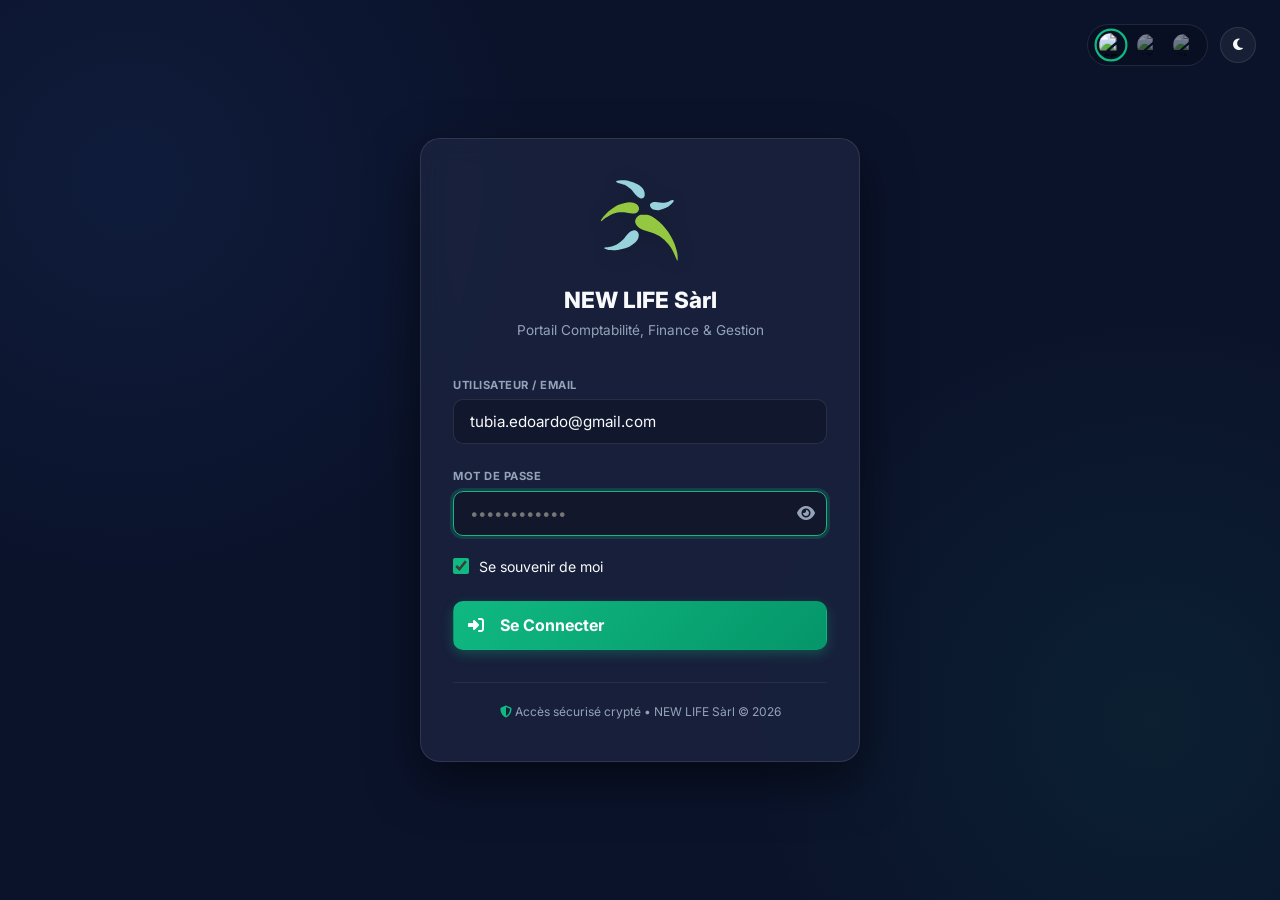
==== index.html @ 19339ae8 "mod 06" ====
<!DOCTYPE html>
<html lang="fr">
<head>
    <meta charset="UTF-8">
    <meta name="viewport" content="width=device-width, initial-scale=1.0">
    <meta http-equiv="Cache-Control" content="no-cache, no-store, must-revalidate">
    <meta http-equiv="Pragma" content="no-cache">
    <meta http-equiv="Expires" content="0">
    <title>La Société - NEW LIFE Sàrl</title>
    <!-- Google Fonts -->
    <link href="https://fonts.googleapis.com/css2?family=Inter:wght@300;400;500;600;700;800&display=swap" rel="stylesheet">
    <!-- FontAwesome Icons -->
    <link rel="stylesheet" href="https://cdnjs.cloudflare.com/ajax/libs/font-awesome/6.4.0/css/all.min.css">
    <!-- Chart.js -->
    <script src="https://cdn.jsdelivr.net/npm/chart.js"></script>
    <!-- Stylesheet -->
    <link rel="stylesheet" href="style.css?v=20261008">
    <!-- Auth Guard -->
    <script src="auth.js"></script>
</head>
<body>
    <div class="app-container">
        <!-- Sidebar Navigation -->
        <aside class="sidebar glass-panel">
            <div class="logo-container">
                <img src="uploads/Loghi/Loghi NL Claude/NewLife_figura.svg" alt="NEW LIFE" class="logo-img">
                <div class="logo-title">NEW LIFE Sàrl</div>
                <div class="logo-subtitle">Luxembourg</div>
            </div>

            <nav class="nav-menu">
                <div class="nav-section-title" data-i18n="nav_section_modules">MODULES</div>
                <a href="index.html" class="nav-item active">
                    <i class="fa-solid fa-building"></i>
                    <span data-i18n="nav_societe">La Société</span>
                </a>
                <a href="tableau_financier.html" class="nav-item">
                    <i class="fa-solid fa-chart-line"></i>
                    <span data-i18n="nav_tableau_financier">Tableau Financier</span>
                </a>
                <a href="banca.html" class="nav-item">
                    <i class="fa-solid fa-building-columns"></i>
                    <span data-i18n="nav_banca">Compte Courant</span>
                </a>
                <a href="contabilita.html" class="nav-item">
                    <i class="fa-solid fa-book-bookmark"></i>
                    <span data-i18n="nav_contabilita">Comptabilité PCN</span>
                </a>
                <a href="ammortamenti.html" class="nav-item">
                    <i class="fa-solid fa-calculator"></i>
                    <span data-i18n="nav_ammortamenti">Amortissements</span>
                </a>
                <a href="partecipazioni.html" class="nav-item">
                    <i class="fa-solid fa-shapes"></i>
                    <span data-i18n="nav_partecipazioni">Participations</span>
                </a>
                <a href="aml.html" class="nav-item">
                    <i class="fa-solid fa-shield-halved"></i>
                    <span data-i18n="nav_aml">Conformité AML (LBC-FT)</span>
                </a>
                <a href="documenti.html" class="nav-item">
                    <i class="fa-solid fa-folder-open"></i>
                    <span data-i18n="nav_documenti">Documents Société</span>
                </a>
                <a href="strumenti.html" class="nav-item">
                    <i class="fa-solid fa-toolbox"></i>
                    <span data-i18n="nav_strumenti">Outils & Passwords</span>
                </a>

                <div class="nav-section-title" data-i18n="nav_section_tools">GESTION</div>
                <button class="btn-sidebar-action" onclick="refreshAppGlobalData(this)">
                    <i class="fa-solid fa-rotate-right"></i>
                    <span data-i18n="nav_refresh_data">Actualiser</span>
                </button>
            </nav>

            <div class="sidebar-footer">
                <div class="update-badge">
                    <span data-i18n="last_update">Dernière mise à jour :</span>
                    <strong id="sidebar-updated-at">--/--/----</strong>
                </div>
            </div>
        </aside>

        <!-- Main Content Area -->
        <main class="main-content">
            <!-- Topbar -->
            <header class="topbar glass-panel">
                <div class="topbar-title-area">
                    <h1><i class="fa-solid fa-building text-emerald"></i> <span data-i18n="nav_societe">La Société</span></h1>
                    <p data-i18n="dash_welcome">Fiche permanente d'identité, gouvernance, mandats et conformité de NEW LIFE Sàrl.</p>
                </div>

                <div class="topbar-actions">
                    <!-- Language Selector -->
                    <div class="lang-selector">
                        <button class="lang-btn" data-lang="fr" title="Français">
                            <img src="https://flagcdn.com/w40/fr.png" alt="FR">
                        </button>
                        <button class="lang-btn" data-lang="it" title="Italiano">
                            <img src="https://flagcdn.com/w40/it.png" alt="IT">
                        </button>
                        <button class="lang-btn" data-lang="en" title="English">
                            <img src="https://flagcdn.com/w40/gb.png" alt="EN">
                        </button>
                    </div>

                    <!-- Theme Toggle Button -->
                    <button class="theme-toggle-btn" id="theme-toggle-btn" title="Changer de thème">
                        <i class="fa-solid fa-moon"></i>
                    </button>
                </div>
            </header>

            <!-- Quick Action Bar -->
            <div class="filter-bar glass-panel" style="display: flex; justify-content: space-between; align-items: center; flex-wrap: wrap; gap: 0.75rem;">
                <div style="display: flex; align-items: center; gap: 0.75rem; flex-wrap: wrap;">
                    <span class="badge" style="background: rgba(16, 185, 129, 0.15); color: var(--accent-emerald); font-weight: 700; padding: 0.45rem 0.85rem;">
                        <i class="fa-solid fa-circle-check"></i> R.C.S. Luxembourg B 225.643
                    </span>
                    <span class="badge" style="background: rgba(59, 130, 246, 0.15); color: var(--accent-blue); font-weight: 700; padding: 0.45rem 0.85rem;">
                        <i class="fa-solid fa-fingerprint"></i> Matricule 2018 2432 026
                    </span>
                    <span class="badge" style="background: rgba(245, 158, 11, 0.15); color: #f59e0b; font-weight: 700; padding: 0.45rem 0.85rem;">
                        <i class="fa-solid fa-receipt"></i> TVA 11773678
                    </span>
                    <span class="badge" style="background: rgba(16, 185, 129, 0.15); color: var(--accent-emerald); font-weight: 700; padding: 0.45rem 0.85rem;">
                        <i class="fa-solid fa-coins"></i> <span data-i18n="badge_share_capital">Cap. Soc. 31.000 € (i.v. e liberato)</span>
                    </span>
                    <span class="badge" style="background: rgba(168, 85, 247, 0.15); color: #c084fc; font-weight: 700; padding: 0.45rem 0.85rem;">
                        <i class="fa-solid fa-stamp"></i> <span data-i18n="badge_bilan_rcsl">Bilan RCSL 2025 Déposé</span>
                    </span>
                </div>

                <div style="display: flex; align-items: center; gap: 0.5rem; flex-wrap: wrap;">
                    <a href="tableau_financier.html" class="btn btn-primary btn-sm">
                        <i class="fa-solid fa-chart-line"></i>
                        <span data-i18n="nav_tableau_financier">Tableau Financier</span>
                    </a>
                    <a href="documenti.html" class="btn btn-secondary btn-sm">
                        <i class="fa-solid fa-folder-tree text-blue"></i>
                        <span data-i18n="nav_documenti">Documents Société</span>
                    </a>
                    <a href="aml.html" class="btn btn-secondary btn-sm">
                        <i class="fa-solid fa-shield-halved text-emerald"></i>
                        <span data-i18n="nav_aml">Conformité AML</span>
                    </a>
                </div>
            </div>

            <!-- Fiche Sociétaire Principale (Toujours ouverte) -->
            <div class="chart-card">
                <div class="chart-header" style="display: flex; justify-content: space-between; align-items: center; border-bottom: 1px solid var(--border-color); padding-bottom: 1rem; margin-bottom: 1.25rem; flex-wrap: wrap; gap: 0.75rem;">
                    <h2 class="chart-title" style="margin: 0; display: flex; align-items: center; gap: 0.6rem;">
                        <i class="fa-solid fa-building-columns text-emerald"></i>
                        <span data-i18n="corp_data_title">Fiche Sociétaire & Données Officielles</span>
                    </h2>
                    <div style="display: flex; align-items: center; gap: 0.5rem; flex-wrap: wrap;">
                        <button class="btn btn-primary btn-sm" onclick="openCorporateProfileModal()" title="Modifier les données sociétaires" style="display: inline-flex; align-items: center; gap: 0.45rem; font-weight: 700;">
                            <i class="fa-solid fa-pencil"></i> <span data-i18n="btn_edit_corp">Modifier la Fiche</span>
                        </button>
                        <button class="btn btn-secondary btn-sm" onclick="resetCorporateProfile()" title="Réinitialiser les valeurs par défaut" style="display: inline-flex; align-items: center; gap: 0.35rem;">
                            <i class="fa-solid fa-arrow-rotate-left"></i>
                        </button>
                    </div>
                </div>

                <!-- Dynamically populated via app.js (renderCorporateProfile) -->
                <div id="corporate-profile-card-content">
                    <!-- Populated dynamically via JS -->
                </div>
            </div>
        </main>
    </div>

    <!-- Modal d'Édition des Données Sociétaires -->
    <div class="modal-overlay" id="corporate-profile-modal">
        <div class="modal-container" style="max-width: 920px; max-height: 90vh; display: flex; flex-direction: column;">
            <div class="modal-header" style="display: flex; justify-content: space-between; align-items: center; border-bottom: 1px solid var(--border-color); padding: 1.25rem 1.5rem;">
                <h3 class="modal-title" style="margin: 0; font-size: 1.15rem; font-weight: 700; display: flex; align-items: center; gap: 0.6rem;">
                    <i class="fa-solid fa-pencil text-emerald"></i>
                    <span data-i18n="modal_corp_title">Modifier les Données Sociétaires & Légales</span>
                </h3>
                <button class="modal-close-btn" onclick="closeCorporateProfileModal()">&times;</button>
            </div>

            <div class="modal-body" style="padding: 1.5rem; overflow-y: auto; flex: 1;">
                <p style="font-size: 0.85rem; color: var(--text-muted); margin-bottom: 1.25rem;" data-i18n="modal_corp_subtitle">
                    Mettez à jour les informations permanentes de <strong>NEW LIFE Sàrl</strong>. Les modifications sont enregistrées localement et appliquées immédiatement.
                </p>

                <!-- Section 1 : Identité & Immatriculation -->
                <div style="background: rgba(255,255,255,0.02); border: 1px solid var(--border-color); border-radius: 10px; padding: 1rem; margin-bottom: 1.25rem;">
                    <h4 style="font-size: 0.95rem; font-weight: 700; color: var(--accent-emerald); margin-bottom: 0.85rem; display: flex; align-items: center; gap: 0.5rem;">
                        <i class="fa-solid fa-id-card"></i> <span data-i18n="corp_identity_title">1. Identité & Immatriculation Légale</span>
                    </h4>
                    <div style="display: grid; grid-template-columns: repeat(auto-fit, minmax(240px, 1fr)); gap: 0.85rem;">
                        <div>
                            <label style="font-size: 0.75rem; color: var(--text-muted); display: block; margin-bottom: 0.25rem;" data-i18n="corp_lbl_denomination">Dénomination Sociale</label>
                            <input type="text" id="edit-corp-company-name" class="filter-input" style="width: 100%;">
                        </div>
                        <div>
                            <label style="font-size: 0.75rem; color: var(--text-muted); display: block; margin-bottom: 0.25rem;" data-i18n="corp_lbl_legal_form">Forme Juridique</label>
                            <input type="text" id="edit-corp-legal-form" class="filter-input" style="width: 100%;">
                        </div>
                        <div>
                            <label style="font-size: 0.75rem; color: var(--text-muted); display: block; margin-bottom: 0.25rem;" data-i18n="corp_lbl_capital">Capitale Sociale</label>
                            <input type="text" id="edit-corp-share-capital" class="filter-input" style="width: 100%;">
                        </div>
                        <div>
                            <label style="font-size: 0.75rem; color: var(--text-muted); display: block; margin-bottom: 0.25rem;" data-i18n="corp_lbl_rcs">N° R.C.S. Luxembourg</label>
                            <input type="text" id="edit-corp-rcs" class="filter-input" style="width: 100%;">
                        </div>
                        <div>
                            <label style="font-size: 0.75rem; color: var(--text-muted); display: block; margin-bottom: 0.25rem;" data-i18n="corp_lbl_matricule">N° Matricule National</label>
                            <input type="text" id="edit-corp-matricule" class="filter-input" style="width: 100%;">
                        </div>
                        <div>
                            <label style="font-size: 0.75rem; color: var(--text-muted); display: block; margin-bottom: 0.25rem;" data-i18n="corp_lbl_tva">N° TVA Lussemburghese</label>
                            <input type="text" id="edit-corp-tva" class="filter-input" style="width: 100%;">
                        </div>
                        <div>
                            <label style="font-size: 0.75rem; color: var(--text-muted); display: block; margin-bottom: 0.25rem;" data-i18n="corp_lbl_constitution">Date de Constitution</label>
                            <input type="text" id="edit-corp-inc-date" class="filter-input" style="width: 100%;">
                        </div>
                        <div>
                            <label style="font-size: 0.75rem; color: var(--text-muted); display: block; margin-bottom: 0.25rem;" data-i18n="corp_lbl_office">Siège Social</label>
                            <input type="text" id="edit-corp-office" class="filter-input" style="width: 100%;">
                        </div>
                        <div>
                            <label style="font-size: 0.75rem; color: var(--text-muted); display: block; margin-bottom: 0.25rem;" data-i18n="corp_lbl_nationality">Nationalité & Juridiction</label>
                            <input type="text" id="edit-corp-nationality" class="filter-input" style="width: 100%;">
                        </div>
                    </div>
                </div>

                <!-- Section 2 : Gouvernance & Actionnariat (RBE) -->
                <div style="background: rgba(255,255,255,0.02); border: 1px solid var(--border-color); border-radius: 10px; padding: 1rem; margin-bottom: 1.25rem;">
                    <h4 style="font-size: 0.95rem; font-weight: 700; color: var(--accent-blue); margin-bottom: 0.85rem; display: flex; align-items: center; gap: 0.5rem;">
                        <i class="fa-solid fa-user-tie"></i> <span data-i18n="corp_gov_title">2. Gouvernance & Bénéficiaires Effectifs (RBE)</span>
                    </h4>
                    <div style="display: grid; grid-template-columns: repeat(auto-fit, minmax(240px, 1fr)); gap: 0.85rem;">
                        <div>
                            <label style="font-size: 0.75rem; color: var(--text-muted); display: block; margin-bottom: 0.25rem;" data-i18n="corp_lbl_gerant">Gérant / Dirigeant</label>
                            <input type="text" id="edit-corp-gerant" class="filter-input" style="width: 100%;">
                        </div>
                        <div>
                            <label style="font-size: 0.75rem; color: var(--text-muted); display: block; margin-bottom: 0.25rem;" data-i18n="corp_lbl_powers">Pouvoirs de Signature</label>
                            <input type="text" id="edit-corp-powers" class="filter-input" style="width: 100%;">
                        </div>
                        <div>
                            <label style="font-size: 0.75rem; color: var(--text-muted); display: block; margin-bottom: 0.25rem;" data-i18n="corp_lbl_ubo_name">Nom Bénéficiaire Effectif (UBO)</label>
                            <input type="text" id="edit-corp-ubo-name" class="filter-input" style="width: 100%;">
                        </div>
                        <div>
                            <label style="font-size: 0.75rem; color: var(--text-muted); display: block; margin-bottom: 0.25rem;" data-i18n="corp_lbl_ubo_pct">% Détention Capital / Droits de Vote</label>
                            <input type="number" id="edit-corp-ubo-pct" class="filter-input" style="width: 100%;" min="0" max="100">
                        </div>
                        <div>
                            <label style="font-size: 0.75rem; color: var(--text-muted); display: block; margin-bottom: 0.25rem;" data-i18n="corp_lbl_ubo_nat">Nationalité & Résidence UBO</label>
                            <input type="text" id="edit-corp-ubo-nat" class="filter-input" style="width: 100%;">
                        </div>
                        <div>
                            <label style="font-size: 0.75rem; color: var(--text-muted); display: block; margin-bottom: 0.25rem;" data-i18n="corp_lbl_rbe_status">Statut Déclaration RBE</label>
                            <input type="text" id="edit-corp-rbe-status" class="filter-input" style="width: 100%;">
                        </div>
                        <div>
                            <label style="font-size: 0.75rem; color: var(--text-muted); display: block; margin-bottom: 0.25rem;" data-i18n="corp_lbl_pep_status">Statut PEP</label>
                            <input type="text" id="edit-corp-pep-status" class="filter-input" style="width: 100%;">
                        </div>
                    </div>
                </div>

                <!-- Section 3 : Objet Social & Activité -->
                <div style="background: rgba(255,255,255,0.02); border: 1px solid var(--border-color); border-radius: 10px; padding: 1rem; margin-bottom: 1.25rem;">
                    <h4 style="font-size: 0.95rem; font-weight: 700; color: var(--accent-amber); margin-bottom: 0.85rem; display: flex; align-items: center; gap: 0.5rem;">
                        <i class="fa-solid fa-briefcase"></i> <span data-i18n="corp_activity_title">3. Objet Social & Activité Économique</span>
                    </h4>
                    <div style="display: grid; grid-template-columns: repeat(auto-fit, minmax(240px, 1fr)); gap: 0.85rem;">
                        <div>
                            <label style="font-size: 0.75rem; color: var(--text-muted); display: block; margin-bottom: 0.25rem;" data-i18n="corp_lbl_activity">Activité Principale</label>
                            <input type="text" id="edit-corp-activity" class="filter-input" style="width: 100%;">
                        </div>
                        <div>
                            <label style="font-size: 0.75rem; color: var(--text-muted); display: block; margin-bottom: 0.25rem;" data-i18n="corp_lbl_nace">Code NACE / Branche</label>
                            <input type="text" id="edit-corp-nace" class="filter-input" style="width: 100%;">
                        </div>
                        <div>
                            <label style="font-size: 0.75rem; color: var(--text-muted); display: block; margin-bottom: 0.25rem;" data-i18n="corp_lbl_mandates">Mandats d'Administrateur Actifs</label>
                            <input type="text" id="edit-corp-mandates" class="filter-input" style="width: 100%;">
                        </div>
                        <div>
                            <label style="font-size: 0.75rem; color: var(--text-muted); display: block; margin-bottom: 0.25rem;" data-i18n="corp_lbl_currency">Devise Fonctionnelle</label>
                            <input type="text" id="edit-corp-currency" class="filter-input" style="width: 100%;">
                        </div>
                        <div>
                            <label style="font-size: 0.75rem; color: var(--text-muted); display: block; margin-bottom: 0.25rem;" data-i18n="corp_lbl_fiscal_period">Période de l'Exercice Fiscal</label>
                            <input type="text" id="edit-corp-fiscal-period" class="filter-input" style="width: 100%;">
                        </div>
                        <div>
                            <label style="font-size: 0.75rem; color: var(--text-muted); display: block; margin-bottom: 0.25rem;" data-i18n="corp_lbl_services">Nature des Prestations</label>
                            <input type="text" id="edit-corp-services" class="filter-input" style="width: 100%;">
                        </div>
                    </div>
                </div>

                <!-- Section 4 : Conformité, Fiscalité & Banque -->
                <div style="background: rgba(255,255,255,0.02); border: 1px solid var(--border-color); border-radius: 10px; padding: 1rem;">
                    <h4 style="font-size: 0.95rem; font-weight: 700; color: #a855f7; margin-bottom: 0.85rem; display: flex; align-items: center; gap: 0.5rem;">
                        <i class="fa-solid fa-scale-balanced"></i> <span data-i18n="corp_compliance_title">4. Conformité, Fiscalité & Banque</span>
                    </h4>
                    <div style="display: grid; grid-template-columns: repeat(auto-fit, minmax(240px, 1fr)); gap: 0.85rem;">
                        <div>
                            <label style="font-size: 0.75rem; color: var(--text-muted); display: block; margin-bottom: 0.25rem;" data-i18n="corp_lbl_aml_auth">Autorité de Surveillance AML</label>
                            <input type="text" id="edit-corp-aml-authority" class="filter-input" style="width: 100%;">
                        </div>
                        <div>
                            <label style="font-size: 0.75rem; color: var(--text-muted); display: block; margin-bottom: 0.25rem;" data-i18n="corp_lbl_framework">Cadre Réglementaire</label>
                            <input type="text" id="edit-corp-legal-framework" class="filter-input" style="width: 100%;">
                        </div>
                        <div>
                            <label style="font-size: 0.75rem; color: var(--text-muted); display: block; margin-bottom: 0.25rem;" data-i18n="corp_lbl_last_bilan">Dernier Bilan RCSL Déposé</label>
                            <input type="text" id="edit-corp-last-bilan" class="filter-input" style="width: 100%;">
                        </div>
                        <div>
                            <label style="font-size: 0.75rem; color: var(--text-muted); display: block; margin-bottom: 0.25rem;" data-i18n="corp_lbl_bank">Établissement Bancaire Principal</label>
                            <input type="text" id="edit-corp-primary-bank" class="filter-input" style="width: 100%;">
                        </div>
                        <div>
                            <label style="font-size: 0.75rem; color: var(--text-muted); display: block; margin-bottom: 0.25rem;" data-i18n="corp_lbl_accounting_std">Plan Comptable (Norme)</label>
                            <input type="text" id="edit-corp-accounting-std" class="filter-input" style="width: 100%;">
                        </div>
                        <div>
                            <label style="font-size: 0.75rem; color: var(--text-muted); display: block; margin-bottom: 0.25rem;" data-i18n="corp_lbl_cssf">Régime de Surveillance CSSF</label>
                            <input type="text" id="edit-corp-cssf-supervision" class="filter-input" style="width: 100%;">
                        </div>
                    </div>
                </div>

            </div>

            <div class="modal-footer" style="display: flex; justify-content: space-between; align-items: center; border-top: 1px solid var(--border-color); padding: 1rem 1.5rem;">
                <button class="btn btn-secondary" onclick="closeCorporateProfileModal()" data-i18n="btn_cancel">Annuler</button>
                <button class="btn btn-primary" onclick="saveCorporateProfileFromModal()" style="display: inline-flex; align-items: center; gap: 0.5rem;">
                    <i class="fa-solid fa-floppy-disk"></i> <span data-i18n="btn_save">Enregistrer les Modifications</span>
                </button>
            </div>
        </div>
    </div>

    <!-- Data & Application Logic Scripts -->
    <script src="data.js?v=1791872444"></script>
    <script src="ammortamenti_data.js?v=1791872444"></script>
    <script src="i18n.js"></script>
    <script src="app.js"></script>
</body>
</html>
---- style.css ----
:root {
    --bg-dark: #0b132b;
    --bg-dark-card: #1c2541;
    --bg-panel: rgba(28, 37, 65, 0.75);
    --text-main: #f8fafc;
    --text-muted: #94a3b8;
    --accent-emerald: #10b981;
    --accent-emerald-hover: #059669;
    --accent-blue: #3b82f6;
    --accent-blue-hover: #2563eb;
    --accent-amber: #f59e0b;
    --accent-rose: #f43f5e;
    --accent-cyan: #06b6d4;
    --border-color: rgba(255, 255, 255, 0.1);
    --border-subtle: rgba(255, 255, 255, 0.06);
    --glass-shadow: 0 10px 30px 0 rgba(0, 0, 0, 0.45);
    --sidebar-width: 290px;
}

/* Light Theme Variables */
body.theme-light {
    --bg-dark: #f1f5f9;
    --bg-dark-card: #ffffff;
    --bg-panel: rgba(255, 255, 255, 0.85);
    --text-main: #0f172a;
    --text-muted: #64748b;
    --border-color: #cbd5e1;
    --border-subtle: #e2e8f0;
    --glass-shadow: 0 10px 25px rgba(0, 0, 0, 0.06);
}

* {
    margin: 0;
    padding: 0;
    box-sizing: border-box;
    font-family: 'Inter', -apple-system, BlinkMacSystemFont, "Segoe UI", Roboto, sans-serif;
}

body {
    background-color: var(--bg-dark);
    color: var(--text-main);
    background-image: 
        radial-gradient(circle at 10% 20%, rgba(59, 130, 246, 0.08), transparent 30%),
        radial-gradient(circle at 90% 80%, rgba(16, 185, 129, 0.08), transparent 30%);
    background-attachment: fixed;
    min-height: 100vh;
    font-size: 14px;
    line-height: 1.5;
}

/* Utilities */
.text-emerald { color: var(--accent-emerald) !important; }
.text-blue { color: var(--accent-blue) !important; }
.text-amber { color: var(--accent-amber) !important; }
.text-rose { color: var(--accent-rose) !important; }
.text-cyan { color: var(--accent-cyan) !important; }
.text-muted { color: var(--text-muted) !important; }
.text-bold { font-weight: 700; }
.text-right { text-align: right; white-space: nowrap; }
.text-center { text-align: center; }

.glass-panel {
    background: var(--bg-panel);
    backdrop-filter: blur(14px);
    -webkit-backdrop-filter: blur(14px);
    border: 1px solid var(--border-color);
    border-radius: 14px;
    box-shadow: var(--glass-shadow);
}

.app-container {
    display: flex;
    min-height: 100vh;
}

/* Sidebar */
.sidebar {
    width: var(--sidebar-width);
    padding: 1.5rem 1.25rem;
    display: flex;
    flex-direction: column;
    margin: 1rem;
    height: calc(100vh - 2rem);
    position: sticky;
    top: 1rem;
    overflow-y: auto;
    z-index: 50;
    transition: all 0.3s ease;
}

.logo-container {
    display: flex;
    flex-direction: column;
    align-items: center;
    padding-bottom: 1.25rem;
    margin-bottom: 1.25rem;
    border-bottom: 1px solid var(--border-color);
    text-align: center;
}

.logo-badge {
    display: inline-flex;
    align-items: center;
    justify-content: center;
    width: 48px;
    height: 48px;
    border-radius: 12px;
    background: linear-gradient(135deg, #10b981, #0ea5e9);
    color: white;
    font-size: 1.5rem;
    font-weight: 800;
    margin-bottom: 0.5rem;
    box-shadow: 0 4px 15px rgba(16, 185, 129, 0.3);
}

.logo-img {
    max-width: 60px;
    max-height: 60px;
    height: auto;
    margin-bottom: 0.5rem;
    object-fit: contain;
    filter: drop-shadow(0 4px 10px rgba(0, 0, 0, 0.15));
    transition: transform 0.25s ease;
}

.logo-img:hover {
    transform: scale(1.05);
}

.logo-title {
    font-size: 1.2rem;
    font-weight: 800;
    letter-spacing: 0.5px;
    color: var(--text-main);
}

.logo-subtitle {
    font-size: 0.75rem;
    color: var(--text-muted);
    font-weight: 500;
}

.nav-menu {
    flex: 1;
    display: flex;
    flex-direction: column;
    gap: 0.4rem;
}

.nav-section-title {
    font-size: 0.7rem;
    text-transform: uppercase;
    letter-spacing: 1px;
    color: var(--text-muted);
    margin: 0.75rem 0 0.25rem 0.5rem;
    font-weight: 700;
}

.nav-item {
    display: flex;
    align-items: center;
    gap: 0.85rem;
    padding: 0.75rem 1rem;
    color: var(--text-muted);
    text-decoration: none;
    border-radius: 10px;
    font-weight: 600;
    font-size: 0.9rem;
    transition: all 0.2s ease;
    border: 1px solid transparent;
    flex: 1;
}

.nav-item-container {
    display: flex;
    align-items: center;
    position: relative;
    width: 100%;
    margin-bottom: 0.25rem;
}

.nav-eye-toggle-btn {
    background: none;
    border: none;
    cursor: pointer;
    padding: 0.4rem 0.6rem;
    border-radius: 8px;
    font-size: 1rem;
    transition: all 0.2s ease;
    margin-left: 0.35rem;
    display: inline-flex;
    align-items: center;
    justify-content: center;
    flex-shrink: 0;
}

.nav-eye-toggle-btn:hover {
    background: rgba(255, 255, 255, 0.12);
    transform: scale(1.15);
}

.nav-eye-active {
    color: var(--accent-emerald) !important;
}

.nav-eye-hidden {
    color: var(--accent-rose) !important;
}

.nav-item.nav-item-disabled {
    opacity: 0.55;
    border-color: rgba(244, 63, 94, 0.3);
}

.nav-item:hover {
    color: var(--text-main);
    background: rgba(255, 255, 255, 0.05);
    border-color: var(--border-subtle);
}

.nav-item.active {
    color: #ffffff;
    background: linear-gradient(135deg, rgba(16, 185, 129, 0.25), rgba(59, 130, 246, 0.2));
    border-color: rgba(16, 185, 129, 0.4);
    box-shadow: 0 4px 12px rgba(16, 185, 129, 0.15);
}

body.theme-light .nav-item.active {
    color: #065f46;
    background: #e6fcf5;
    border-color: #10b981;
}

.nav-item i {
    font-size: 1.1rem;
    width: 22px;
    text-align: center;
}

.sidebar-footer {
    padding-top: 1rem;
    border-top: 1px solid var(--border-color);
    margin-top: auto;
    font-size: 0.8rem;
}

.update-badge {
    background: rgba(255, 255, 255, 0.04);
    border: 1px solid var(--border-color);
    padding: 0.6rem 0.8rem;
    border-radius: 8px;
    margin-bottom: 0.75rem;
    display: flex;
    flex-direction: column;
    gap: 0.2rem;
}

.update-badge strong {
    font-family: 'JetBrains Mono', 'Segoe UI Mono', monospace;
    font-size: 0.82rem;
    color: var(--text-main);
    transition: all 0.3s ease;
}

.update-badge strong.updated-flash {
    color: var(--accent-emerald) !important;
    text-shadow: 0 0 10px rgba(16, 185, 129, 0.6);
    transform: scale(1.02);
}

.btn-sidebar-action {
    width: 100%;
    padding: 0.6rem;
    border-radius: 8px;
    border: 1px solid var(--border-color);
    background: rgba(255, 255, 255, 0.05);
    color: var(--text-main);
    font-weight: 600;
    cursor: pointer;
    display: flex;
    align-items: center;
    justify-content: center;
    gap: 0.5rem;
    transition: all 0.2s;
}

.btn-sidebar-action:hover {
    background: rgba(16, 185, 129, 0.15);
    border-color: var(--accent-emerald);
    color: var(--accent-emerald);
}

/* Main Content */
.main-content {
    flex: 1;
    padding: 1rem 1.5rem 2rem 0.5rem;
    overflow-x: hidden;
    max-width: calc(100vw - var(--sidebar-width) - 2rem);
}

/* Topbar */
.topbar {
    display: flex;
    justify-content: space-between;
    align-items: center;
    padding: 1rem 1.5rem;
    margin-bottom: 1.5rem;
    border-radius: 14px;
}

.topbar-title-area h1 {
    font-size: 1.45rem;
    font-weight: 800;
    color: var(--text-main);
    display: flex;
    align-items: center;
    gap: 0.65rem;
}

.topbar-title-area p {
    font-size: 0.85rem;
    color: var(--text-muted);
}

.topbar-actions {
    display: flex;
    align-items: center;
    gap: 1rem;
}

/* Lang Switcher */
.lang-selector {
    display: flex;
    align-items: center;
    gap: 0.4rem;
    background: rgba(0, 0, 0, 0.2);
    padding: 0.3rem 0.5rem;
    border-radius: 30px;
    border: 1px solid var(--border-color);
}

body.theme-light .lang-selector {
    background: #e2e8f0;
}

.lang-btn {
    background: none;
    border: 2px solid transparent;
    cursor: pointer;
    padding: 2px;
    border-radius: 50%;
    display: flex;
    align-items: center;
    justify-content: center;
    opacity: 0.5;
    transition: all 0.2s;
}

.lang-btn.active {
    opacity: 1;
    border-color: var(--accent-emerald);
    transform: scale(1.1);
}

.lang-btn img {
    width: 22px;
    height: 22px;
    border-radius: 50%;
    object-fit: cover;
}

.theme-toggle-btn {
    background: rgba(255, 255, 255, 0.05);
    border: 1px solid var(--border-color);
    color: var(--text-main);
    width: 36px;
    height: 36px;
    border-radius: 50%;
    display: flex;
    align-items: center;
    justify-content: center;
    cursor: pointer;
    transition: all 0.2s;
}

.theme-toggle-btn:hover {
    background: rgba(255, 255, 255, 0.1);
    color: var(--accent-amber);
}

/* KPI Cards Grid */
.kpi-grid {
    display: grid;
    grid-template-columns: repeat(auto-fit, minmax(240px, 1fr));
    gap: 1.25rem;
    margin-bottom: 1.5rem;
}

.kpi-card {
    background: var(--bg-dark-card);
    border: 1px solid var(--border-color);
    border-radius: 14px;
    padding: 1.25rem;
    position: relative;
    overflow: hidden;
    transition: transform 0.2s, border-color 0.2s, box-shadow 0.2s;
}

.kpi-card:hover {
    transform: translateY(-3px);
    border-color: rgba(16, 185, 129, 0.4);
    box-shadow: 0 8px 24px rgba(0, 0, 0, 0.3);
}

.kpi-header {
    display: flex;
    justify-content: space-between;
    align-items: center;
    margin-bottom: 0.75rem;
}

.kpi-title {
    font-size: 0.8rem;
    font-weight: 700;
    text-transform: uppercase;
    letter-spacing: 0.5px;
    color: var(--text-muted);
}

.kpi-icon {
    width: 38px;
    height: 38px;
    border-radius: 10px;
    display: flex;
    align-items: center;
    justify-content: center;
    font-size: 1.1rem;
}

.kpi-icon.emerald { background: rgba(16, 185, 129, 0.15); color: var(--accent-emerald); }
.kpi-icon.blue { background: rgba(59, 130, 246, 0.15); color: var(--accent-blue); }
.kpi-icon.amber { background: rgba(245, 158, 11, 0.15); color: var(--accent-amber); }
.kpi-icon.rose { background: rgba(244, 63, 94, 0.15); color: var(--accent-rose); }
.kpi-icon.cyan { background: rgba(6, 182, 212, 0.15); color: var(--accent-cyan); }

.kpi-value {
    font-size: 1.65rem;
    font-weight: 800;
    color: var(--text-main);
    letter-spacing: -0.5px;
    margin-bottom: 0.25rem;
}

.kpi-sub {
    font-size: 0.75rem;
    color: var(--text-muted);
    display: flex;
    align-items: center;
    gap: 0.35rem;
}

/* Filters and Controls */
.filter-bar {
    display: flex;
    flex-wrap: wrap;
    align-items: center;
    justify-content: space-between;
    gap: 1rem;
    padding: 1rem 1.25rem;
    margin-bottom: 1.5rem;
    border-radius: 12px;
}

.filter-group {
    display: flex;
    flex-wrap: wrap;
    align-items: center;
    gap: 0.75rem;
}

.filter-input, .filter-select {
    background: rgba(0, 0, 0, 0.25);
    border: 1px solid var(--border-color);
    color: var(--text-main);
    padding: 0.55rem 0.85rem;
    border-radius: 8px;
    font-size: 0.85rem;
    outline: none;
    transition: border-color 0.2s;
}

body.theme-light .filter-input, body.theme-light .filter-select {
    background: #ffffff;
    border-color: #cbd5e1;
}

.filter-input:focus, .filter-select:focus {
    border-color: var(--accent-emerald);
}

.filter-select option {
    background: var(--bg-dark-card);
    color: var(--text-main);
}

body.theme-light .filter-select option {
    background: #ffffff;
    color: #0f172a;
}

/* Buttons */
.btn {
    display: inline-flex;
    align-items: center;
    gap: 0.5rem;
    padding: 0.55rem 1rem;
    border-radius: 8px;
    font-size: 0.85rem;
    font-weight: 600;
    cursor: pointer;
    border: 1px solid transparent;
    transition: all 0.2s ease;
    text-decoration: none;
}

.btn-primary {
    background: linear-gradient(135deg, var(--accent-emerald), #059669);
    color: white;
    box-shadow: 0 4px 12px rgba(16, 185, 129, 0.3);
}

.btn-primary:hover {
    background: linear-gradient(135deg, #059669, #047857);
    transform: translateY(-1px);
}

.btn-secondary {
    background: rgba(255, 255, 255, 0.08);
    border-color: var(--border-color);
    color: var(--text-main);
}

.btn-secondary:hover {
    background: rgba(255, 255, 255, 0.15);
    border-color: var(--text-muted);
}

.btn-outline-emerald {
    background: transparent;
    border-color: var(--accent-emerald);
    color: var(--accent-emerald);
}

.btn-outline-emerald:hover {
    background: rgba(16, 185, 129, 0.15);
}

.btn-outline-rose {
    background: transparent;
    border-color: var(--accent-rose);
    color: var(--accent-rose);
}

.btn-outline-rose:hover {
    background: rgba(244, 63, 94, 0.15);
}

.btn-sm {
    padding: 0.35rem 0.65rem;
    font-size: 0.78rem;
}

/* Data Tables */
.table-container {
    overflow-x: auto;
    border-radius: 12px;
    border: 1px solid var(--border-color);
    margin-bottom: 1.5rem;
}

.custom-table {
    width: 100%;
    border-collapse: collapse;
    text-align: left;
    font-size: 0.85rem;
}

.custom-table th {
    background: rgba(0, 0, 0, 0.3);
    color: var(--text-muted);
    font-weight: 700;
    text-transform: uppercase;
    font-size: 0.75rem;
    letter-spacing: 0.5px;
    padding: 0.85rem 1rem;
    border-bottom: 1px solid var(--border-color);
    white-space: nowrap;
}

body.theme-light .custom-table th {
    background: #f8fafc;
}

.custom-table td {
    padding: 0.8rem 1rem;
    border-bottom: 1px solid var(--border-subtle);
    color: var(--text-main);
    vertical-align: middle;
}

.custom-table td.text-right {
    text-align: right;
    white-space: nowrap;
}

.custom-table tr:hover {
    background: rgba(255, 255, 255, 0.03);
}

body.theme-light .custom-table tr:hover {
    background: rgba(0, 0, 0, 0.02);
}

.custom-table tr:last-child td {
    border-bottom: none;
}

/* Badges */
.badge {
    display: inline-flex;
    align-items: center;
    gap: 0.3rem;
    padding: 0.2rem 0.55rem;
    border-radius: 6px;
    font-size: 0.75rem;
    font-weight: 600;
}

.badge-entree {
    background: rgba(16, 185, 129, 0.18);
    color: #34d399;
    border: 1px solid rgba(16, 185, 129, 0.3);
}

.badge-sortie {
    background: rgba(244, 63, 94, 0.18);
    color: #fb7185;
    border: 1px solid rgba(244, 63, 94, 0.3);
}

.badge-ord {
    background: rgba(59, 130, 246, 0.15);
    color: #60a5fa;
    border: 1px solid rgba(59, 130, 246, 0.3);
}

.badge-ext {
    background: rgba(245, 158, 11, 0.15);
    color: #fbbf24;
    border: 1px solid rgba(245, 158, 11, 0.3);
}

/* Chart Card */
.chart-card {
    background: var(--bg-dark-card);
    border: 1px solid var(--border-color);
    border-radius: 14px;
    padding: 1.25rem;
    margin-bottom: 1.5rem;
}

.chart-header {
    display: flex;
    justify-content: space-between;
    align-items: center;
    margin-bottom: 1rem;
}

.chart-title {
    font-size: 1rem;
    font-weight: 700;
    color: var(--text-main);
    display: flex;
    align-items: center;
    gap: 0.5rem;
}

.chart-wrapper {
    position: relative;
    width: 100%;
    min-height: 280px;
}

/* Modals */
.modal-overlay {
    position: fixed;
    top: 0;
    left: 0;
    width: 100vw;
    height: 100vh;
    background: rgba(0, 0, 0, 0.75);
    backdrop-filter: blur(8px);
    display: none;
    align-items: center;
    justify-content: center;
    z-index: 1000;
    padding: 1.5rem;
}

.modal-overlay.active {
    display: flex;
}

.modal-container {
    background: var(--bg-dark-card);
    border: 1px solid var(--border-color);
    border-radius: 16px;
    width: 100%;
    max-width: 900px;
    max-height: 90vh;
    overflow-y: auto;
    box-shadow: 0 20px 40px rgba(0, 0, 0, 0.6);
    display: flex;
    flex-direction: column;
}

.modal-header {
    display: flex;
    justify-content: space-between;
    align-items: center;
    padding: 1.25rem 1.5rem;
    border-bottom: 1px solid var(--border-color);
}

.modal-title {
    font-size: 1.15rem;
    font-weight: 700;
    color: var(--text-main);
    display: flex;
    align-items: center;
    gap: 0.5rem;
}

.modal-close-btn {
    background: none;
    border: none;
    color: var(--text-muted);
    font-size: 1.25rem;
    cursor: pointer;
    transition: color 0.2s;
}

.modal-close-btn:hover {
    color: var(--accent-rose);
}

.modal-body {
    padding: 1.5rem;
    flex: 1;
    overflow-y: auto;
}

.modal-footer {
    padding: 1rem 1.5rem;
    border-top: 1px solid var(--border-color);
    display: flex;
    justify-content: flex-end;
    gap: 0.75rem;
}

/* Tabs */
.tabs-nav {
    display: flex;
    gap: 0.5rem;
    border-bottom: 1px solid var(--border-color);
    margin-bottom: 1.5rem;
}

.tab-btn {
    background: none;
    border: none;
    padding: 0.75rem 1.25rem;
    color: var(--text-muted);
    font-weight: 600;
    cursor: pointer;
    position: relative;
    font-size: 0.9rem;
    transition: color 0.2s;
}

.tab-btn:hover {
    color: var(--text-main);
}

.tab-btn.active {
    color: var(--accent-emerald);
}

.tab-btn.active::after {
    content: '';
    position: absolute;
    bottom: -1px;
    left: 0;
    width: 100%;
    height: 2px;
    background: var(--accent-emerald);
}

.tab-content {
    display: none;
}

.tab-content.active {
    display: block;
}

/* Document cards */
.doc-grid {
    display: grid;
    grid-template-columns: repeat(auto-fill, minmax(280px, 1fr));
    gap: 1.25rem;
}

.doc-card {
    background: var(--bg-dark-card);
    border: 1px solid var(--border-color);
    border-radius: 12px;
    padding: 1.25rem;
    display: flex;
    flex-direction: column;
    justify-content: space-between;
    transition: transform 0.2s ease, box-shadow 0.2s ease, border-color 0.2s ease, opacity 0.2s ease;
    cursor: grab;
    user-select: none;
    position: relative;
}

.doc-card:active {
    cursor: grabbing;
}

.doc-card:hover {
    transform: translateY(-2px);
    border-color: rgba(59, 130, 246, 0.4);
    box-shadow: 0 8px 20px rgba(0, 0, 0, 0.25);
}

.doc-card.dragging {
    opacity: 0.35;
    transform: scale(0.96);
    border: 2px dashed var(--accent-blue) !important;
    background: rgba(59, 130, 246, 0.06) !important;
    box-shadow: none !important;
}

.doc-card.drag-over {
    border-color: var(--accent-emerald) !important;
    background: rgba(16, 185, 129, 0.08) !important;
    box-shadow: 0 0 0 2px var(--accent-emerald), 0 12px 28px rgba(0, 0, 0, 0.35) !important;
    transform: translateY(-4px) scale(1.02);
}

.doc-drag-handle {
    display: inline-flex;
    align-items: center;
    gap: 0.25rem;
    background: rgba(255, 255, 255, 0.05);
    border: 1px solid var(--border-subtle);
    padding: 0.25rem 0.45rem;
    border-radius: 8px;
    cursor: grab;
    transition: all 0.2s ease;
    user-select: none;
}

.doc-card:hover .doc-drag-handle {
    border-color: rgba(59, 130, 246, 0.35);
    background: rgba(59, 130, 246, 0.08);
}

.doc-drag-handle:hover {
    background: rgba(59, 130, 246, 0.15);
}

.doc-move-btn {
    background: none;
    border: none;
    color: var(--text-muted);
    cursor: pointer;
    padding: 0.15rem 0.35rem;
    border-radius: 4px;
    font-size: 0.72rem;
    display: inline-flex;
    align-items: center;
    justify-content: center;
    transition: all 0.15s ease;
}

.doc-move-btn:hover:not(:disabled) {
    color: var(--accent-blue);
    background: rgba(59, 130, 246, 0.25);
    transform: scale(1.1);
}

.doc-move-btn:disabled {
    cursor: not-allowed;
    opacity: 0.25;
}

.doc-drag-badge {
    display: inline-flex;
    align-items: center;
    gap: 0.4rem;
    font-size: 0.78rem;
    padding: 0.45rem 0.8rem;
    border-radius: 8px;
    background: rgba(59, 130, 246, 0.12);
    border: 1px solid rgba(59, 130, 246, 0.25);
    color: var(--accent-blue);
    font-weight: 600;
}

.doc-icon-wrapper {
    width: 44px;
    height: 44px;
    border-radius: 10px;
    background: rgba(59, 130, 246, 0.15);
    color: var(--accent-blue);
    display: flex;
    align-items: center;
    justify-content: center;
    font-size: 1.35rem;
}

.doc-name {
    font-weight: 700;
    font-size: 0.95rem;
    margin-bottom: 0.35rem;
    color: var(--text-main);
    word-break: break-word;
}

.doc-meta {
    font-size: 0.78rem;
    color: var(--text-muted);
    margin-bottom: 1rem;
    display: flex;
    flex-direction: column;
    gap: 0.25rem;
}

.doc-actions {
    display: flex;
    align-items: center;
    justify-content: space-between;
    padding-top: 0.75rem;
    border-top: 1px solid var(--border-subtle);
}

.doc-action-group {
    display: flex;
    gap: 0.4rem;
}

.doc-btn-icon {
    width: 32px;
    height: 32px;
    border-radius: 6px;
    display: flex;
    align-items: center;
    justify-content: center;
    border: 1px solid var(--border-color);
    background: rgba(255, 255, 255, 0.04);
    color: var(--text-muted);
    cursor: pointer;
    transition: all 0.2s;
    text-decoration: none;
}

.doc-btn-icon:hover {
    color: var(--text-main);
    background: rgba(255, 255, 255, 0.12);
}

.doc-btn-icon.view {
    color: var(--accent-blue);
}

.doc-btn-icon.view.available {
    background: rgba(16, 185, 129, 0.15);
    border-color: rgba(16, 185, 129, 0.4);
    color: #10b981;
}

.doc-btn-icon.view.available i {
    color: #10b981 !important;
}

.doc-btn-icon.view.available:hover {
    background: rgba(16, 185, 129, 0.28);
    border-color: #10b981;
    color: #34d399;
    box-shadow: 0 0 10px rgba(16, 185, 129, 0.35);
    transform: scale(1.08);
}

.doc-btn-icon.view.empty {
    background: rgba(255, 255, 255, 0.03);
    border-color: rgba(255, 255, 255, 0.08);
    color: #64748b;
    opacity: 0.6;
}

.doc-btn-icon.view.empty i {
    color: #64748b !important;
}

.doc-btn-icon.view.empty:hover {
    opacity: 0.95;
    background: rgba(255, 255, 255, 0.08);
    border-color: rgba(255, 255, 255, 0.25);
    color: #94a3b8;
}

.doc-btn-icon.delete:hover {
    color: var(--accent-rose);
    border-color: var(--accent-rose);
}

.doc-btn-icon.edit:hover {
    color: var(--accent-amber);
    border-color: var(--accent-amber);
}

/* Participations Module Styles */
.participation-grid {
    display: grid;
    grid-template-columns: repeat(auto-fill, minmax(360px, 1fr));
    gap: 1.5rem;
    margin-bottom: 2rem;
}

.part-card {
    background: var(--bg-dark-card);
    border: 1px solid var(--border-color);
    border-radius: 14px;
    padding: 1.5rem;
    display: flex;
    flex-direction: column;
    justify-content: space-between;
    transition: all 0.25s ease;
    position: relative;
    overflow: hidden;
}

.part-card:hover {
    transform: translateY(-3px);
    border-color: rgba(59, 130, 246, 0.45);
    box-shadow: 0 10px 25px rgba(0, 0, 0, 0.35);
}

.part-card-header {
    display: flex;
    justify-content: space-between;
    align-items: flex-start;
    margin-bottom: 1rem;
    gap: 0.75rem;
}

.part-entity-info {
    display: flex;
    align-items: center;
    gap: 0.85rem;
}

.part-flag-icon {
    width: 44px;
    height: 44px;
    border-radius: 10px;
    display: flex;
    align-items: center;
    justify-content: center;
    font-size: 1.5rem;
    background: rgba(255, 255, 255, 0.05);
    border: 1px solid var(--border-color);
    flex-shrink: 0;
}

.part-entity-title {
    font-size: 1.1rem;
    font-weight: 800;
    color: var(--text-main);
    line-height: 1.25;
}

.part-entity-subtitle {
    font-size: 0.78rem;
    color: var(--text-muted);
    display: flex;
    align-items: center;
    gap: 0.4rem;
    margin-top: 0.2rem;
}

.part-metrics-box {
    background: rgba(0, 0, 0, 0.2);
    border: 1px solid var(--border-subtle);
    border-radius: 10px;
    padding: 1rem;
    margin: 1rem 0;
    display: grid;
    grid-template-columns: 1fr 1fr;
    gap: 0.75rem;
}

body.theme-light .part-metrics-box {
    background: #f8fafc;
    border-color: #e2e8f0;
}

.part-metric-item {
    display: flex;
    flex-direction: column;
}

.part-metric-label {
    font-size: 0.72rem;
    color: var(--text-muted);
    text-transform: uppercase;
    letter-spacing: 0.5px;
    font-weight: 600;
}

.part-metric-val {
    font-size: 1.15rem;
    font-weight: 800;
    color: var(--text-main);
    margin-top: 0.15rem;
}

.part-doc-vault {
    margin-top: 1rem;
    border-top: 1px solid var(--border-subtle);
    padding-top: 0.9rem;
}

.part-doc-vault-title {
    font-size: 0.8rem;
    font-weight: 700;
    color: var(--text-muted);
    display: flex;
    align-items: center;
    justify-content: space-between;
    margin-bottom: 0.65rem;
}

.part-doc-list {
    display: flex;
    flex-direction: column;
    gap: 0.45rem;
    max-height: 180px;
    overflow-y: auto;
}

.part-doc-item {
    display: flex;
    align-items: center;
    justify-content: space-between;
    background: rgba(255, 255, 255, 0.03);
    border: 1px solid var(--border-subtle);
    border-radius: 8px;
    padding: 0.45rem 0.65rem;
    font-size: 0.8rem;
    transition: all 0.2s ease;
}

.part-doc-item:hover {
    background: rgba(255, 255, 255, 0.07);
    border-color: rgba(59, 130, 246, 0.3);
}

.part-doc-info {
    display: flex;
    align-items: center;
    gap: 0.5rem;
    overflow: hidden;
    text-overflow: ellipsis;
    white-space: nowrap;
}

.part-doc-info i {
    font-size: 1rem;
}

.part-doc-name {
    font-weight: 600;
    color: var(--text-main);
    overflow: hidden;
    text-overflow: ellipsis;
    white-space: nowrap;
    max-width: 180px;
}

.part-doc-date {
    font-size: 0.7rem;
    color: var(--text-muted);
}

.part-footer-actions {
    display: flex;
    align-items: center;
    justify-content: space-between;
    margin-top: 1.25rem;
    padding-top: 0.85rem;
    border-top: 1px solid var(--border-subtle);
}

.badge-country {
    background: rgba(59, 130, 246, 0.15);
    color: var(--accent-blue);
    border: 1px solid rgba(59, 130, 246, 0.3);
    padding: 0.2rem 0.5rem;
    border-radius: 6px;
    font-size: 0.72rem;
    font-weight: 700;
    display: inline-flex;
    align-items: center;
    gap: 0.3rem;
}

.badge-pcn {
    background: rgba(16, 185, 129, 0.15);
    color: var(--accent-emerald);
    border: 1px solid rgba(16, 185, 129, 0.3);
    padding: 0.2rem 0.5rem;
    border-radius: 6px;
    font-size: 0.72rem;
    font-weight: 700;
}

/* ===================================================
   MODULE STRUMENTI & GESTIONE PASSWORD / UTENTI
=================================================== */
.vault-grid {
    display: grid;
    grid-template-columns: repeat(auto-fill, minmax(320px, 1fr));
    gap: 1.25rem;
    margin-bottom: 2rem;
}

.vault-card {
    background: var(--bg-dark-card);
    border: 1px solid var(--border-color);
    border-radius: 14px;
    padding: 1.25rem;
    display: flex;
    flex-direction: column;
    justify-content: space-between;
    transition: transform 0.2s ease, box-shadow 0.2s ease, border-color 0.2s ease, opacity 0.2s ease;
    position: relative;
    box-shadow: 0 4px 15px rgba(0, 0, 0, 0.2);
    user-select: none;
}

.vault-card.draggable {
    cursor: grab;
}

.vault-card.draggable:active {
    cursor: grabbing;
}

.vault-card.dragging {
    opacity: 0.4;
    transform: scale(0.97);
    border: 2px dashed var(--accent-emerald) !important;
    box-shadow: 0 10px 30px rgba(16, 185, 129, 0.3);
}

.vault-card.drag-over {
    border: 2px solid var(--accent-blue) !important;
    transform: translateY(-4px);
    box-shadow: 0 0 25px rgba(59, 130, 246, 0.45);
}

.drag-handle {
    cursor: grab;
    color: var(--text-muted);
    font-size: 1.1rem;
    padding: 0.3rem 0.5rem;
    border-radius: 6px;
    transition: all 0.2s;
    display: inline-flex;
    align-items: center;
    justify-content: center;
}

.drag-handle:hover {
    color: var(--accent-emerald);
    background: rgba(16, 185, 129, 0.15);
}

.vault-card:hover {
    transform: translateY(-3px);
    border-color: rgba(59, 130, 246, 0.45);
    box-shadow: 0 10px 25px rgba(0, 0, 0, 0.35);
}

.vault-card-header {
    display: flex;
    justify-content: space-between;
    align-items: flex-start;
    margin-bottom: 1rem;
    gap: 0.75rem;
}

.vault-service-info {
    display: flex;
    align-items: center;
    gap: 0.85rem;
}

.vault-icon-badge {
    width: 44px;
    height: 44px;
    border-radius: 12px;
    background: rgba(59, 130, 246, 0.15);
    color: var(--accent-blue);
    display: flex;
    align-items: center;
    justify-content: center;
    font-size: 1.3rem;
    flex-shrink: 0;
    border: 1px solid rgba(59, 130, 246, 0.3);
}

.vault-service-title {
    font-size: 1.05rem;
    font-weight: 700;
    color: var(--text-main);
    line-height: 1.2;
}

.vault-service-url {
    font-size: 0.78rem;
    color: var(--accent-blue);
    text-decoration: none;
    display: inline-flex;
    align-items: center;
    gap: 0.3rem;
    margin-top: 0.2rem;
    word-break: break-all;
}

.vault-service-url:hover {
    text-decoration: underline;
}

.vault-fields-box {
    background: rgba(0, 0, 0, 0.2);
    border: 1px solid var(--border-subtle);
    border-radius: 10px;
    padding: 0.85rem 1rem;
    margin-bottom: 1rem;
    display: flex;
    flex-direction: column;
    gap: 0.65rem;
}

body.theme-light .vault-fields-box {
    background: #f8fafc;
    border-color: #e2e8f0;
}

.vault-field-row {
    display: flex;
    flex-direction: column;
    gap: 0.2rem;
}

.vault-field-label {
    font-size: 0.7rem;
    text-transform: uppercase;
    color: var(--text-muted);
    font-weight: 700;
    letter-spacing: 0.5px;
}

.vault-field-value-wrapper {
    display: flex;
    align-items: center;
    justify-content: space-between;
    background: rgba(255, 255, 255, 0.04);
    border: 1px solid var(--border-subtle);
    padding: 0.35rem 0.6rem;
    border-radius: 6px;
    font-size: 0.88rem;
    font-family: monospace;
}

body.theme-light .vault-field-value-wrapper {
    background: #ffffff;
    border-color: #cbd5e1;
}

.vault-field-text {
    overflow: hidden;
    text-overflow: ellipsis;
    white-space: nowrap;
    color: var(--text-main);
    font-weight: 500;
}

.vault-field-actions {
    display: flex;
    align-items: center;
    gap: 0.35rem;
    flex-shrink: 0;
}

.btn-icon-action {
    background: none;
    border: none;
    color: var(--text-muted);
    cursor: pointer;
    padding: 0.2rem 0.35rem;
    border-radius: 4px;
    font-size: 0.85rem;
    transition: all 0.2s;
}

.btn-icon-action:hover {
    color: var(--accent-emerald);
    background: rgba(16, 185, 129, 0.15);
}

.btn-icon-action.danger:hover {
    color: var(--accent-rose);
    background: rgba(244, 63, 94, 0.15);
}

.vault-footer-meta {
    display: flex;
    align-items: center;
    justify-content: space-between;
    font-size: 0.72rem;
    color: var(--text-muted);
    border-top: 1px solid var(--border-subtle);
    padding-top: 0.75rem;
    margin-top: 0.25rem;
}

/* User Management Cards & Table */
.user-card-avatar {
    width: 46px;
    height: 46px;
    border-radius: 50%;
    background: linear-gradient(135deg, #3b82f6, #8b5cf6);
    color: white;
    font-weight: 800;
    font-size: 1.1rem;
    display: flex;
    align-items: center;
    justify-content: center;
    box-shadow: 0 4px 10px rgba(59, 130, 246, 0.3);
    flex-shrink: 0;
}

.user-module-tags {
    display: flex;
    flex-wrap: wrap;
    gap: 0.3rem;
    margin-top: 0.4rem;
}

.tag-module {
    font-size: 0.68rem;
    padding: 0.15rem 0.4rem;
    border-radius: 4px;
    background: rgba(255, 255, 255, 0.07);
    color: var(--text-main);
    border: 1px solid var(--border-subtle);
}

/* Password Generator Box */
.generator-box {
    background: var(--bg-dark-card);
    border: 1px solid var(--border-color);
    border-radius: 16px;
    padding: 2rem;
    max-width: 750px;
    margin: 0 auto 2rem auto;
    box-shadow: 0 10px 30px rgba(0, 0, 0, 0.3);
}

.gen-result-container {
    display: flex;
    align-items: center;
    background: rgba(0, 0, 0, 0.35);
    border: 1px solid var(--border-color);
    border-radius: 12px;
    padding: 0.75rem 1.25rem;
    margin-bottom: 1.5rem;
    gap: 1rem;
}

body.theme-light .gen-result-container {
    background: #ffffff;
    border-color: #cbd5e1;
}

.gen-output-text {
    flex: 1;
    font-size: 1.35rem;
    font-family: monospace;
    font-weight: 700;
    letter-spacing: 1px;
    color: var(--accent-emerald);
    word-break: break-all;
}

.pwd-strength-indicator {
    height: 6px;
    width: 100%;
    background: rgba(255, 255, 255, 0.1);
    border-radius: 3px;
    margin-bottom: 1.5rem;
    overflow: hidden;
}

.pwd-strength-bar {
    height: 100%;
    width: 0%;
    transition: all 0.3s ease;
}

.strength-weak { background: var(--accent-rose); width: 30%; }
.strength-medium { background: var(--accent-amber); width: 65%; }
.strength-strong { background: var(--accent-emerald); width: 100%; }

.gen-controls-grid {
    display: grid;
    grid-template-columns: repeat(auto-fit, minmax(200px, 1fr));
    gap: 1rem;
    margin-bottom: 1.5rem;
}

.checkbox-custom-label {
    display: flex;
    align-items: center;
    gap: 0.6rem;
    cursor: pointer;
    font-size: 0.88rem;
    color: var(--text-main);
}

.checkbox-custom-label input {
    cursor: pointer;
    width: 16px;
    height: 16px;
    accent-color: var(--accent-emerald);
}

/* Floating Toast Notification */
.toast-toast {
    position: fixed;
    bottom: 2rem;
    right: 2rem;
    background: rgba(16, 185, 129, 0.95);
    color: white;
    padding: 0.75rem 1.5rem;
    border-radius: 10px;
    font-weight: 600;
    box-shadow: 0 10px 25px rgba(0, 0, 0, 0.4);
    z-index: 9999;
    display: flex;
    align-items: center;
    gap: 0.65rem;
    transform: translateY(100px);
    opacity: 0;
    transition: all 0.3s cubic-bezier(0.68, -0.55, 0.27, 1.55);
}

.toast-toast.show {
    transform: translateY(0);
    opacity: 1;
}

/* Responsive Grid Layouts */
.dashboard-charts-grid {
    display: grid;
    grid-template-columns: 2fr 1.2fr;
    gap: 1.5rem;
    margin-bottom: 1.5rem;
}

.charts-grid-equal {
    display: grid;
    grid-template-columns: 1fr 1fr;
    gap: 1.25rem;
    margin-bottom: 1.5rem;
}

/* Responsive */
@media (max-width: 1024px) {
    .app-container {
        flex-direction: column;
    }
    .sidebar {
        width: calc(100% - 2rem);
        height: auto;
        position: static;
        margin: 1rem;
    }
    .main-content {
        max-width: 100%;
        padding: 1rem;
    }
    .dashboard-charts-grid,
    .charts-grid-equal {
        grid-template-columns: 1fr !important;
    }
}

@media (max-width: 768px) {
    .kpi-grid {
        grid-template-columns: repeat(2, 1fr) !important;
        gap: 0.65rem !important;
        margin-bottom: 1rem !important;
    }
    .kpi-card {
        padding: 0.75rem 0.85rem !important;
        border-radius: 12px !important;
        min-width: 0 !important;
    }
    .kpi-header {
        margin-bottom: 0.35rem !important;
        align-items: flex-start !important;
    }
    .kpi-title {
        font-size: 0.68rem !important;
        line-height: 1.25 !important;
    }
    .kpi-icon {
        width: 28px !important;
        height: 28px !important;
        min-width: 28px !important;
        font-size: 0.85rem !important;
        border-radius: 8px !important;
    }
    .kpi-value {
        font-size: clamp(1rem, 4vw, 1.25rem) !important;
        font-weight: 800 !important;
        letter-spacing: -0.3px !important;
        white-space: nowrap !important;
        overflow: hidden !important;
        text-overflow: ellipsis !important;
        margin-bottom: 0.15rem !important;
    }
    .kpi-sub {
        font-size: 0.68rem !important;
        white-space: nowrap !important;
        overflow: hidden !important;
        text-overflow: ellipsis !important;
    }
    .dashboard-charts-grid,
    .charts-grid-equal {
        grid-template-columns: 1fr !important;
        gap: 1rem !important;
    }
    .topbar {
        flex-direction: column;
        align-items: flex-start;
        gap: 0.85rem;
        padding: 1rem;
    }
    .topbar-actions {
        width: 100%;
        justify-content: space-between;
    }
    .filter-bar {
        flex-direction: column;
        align-items: stretch;
        gap: 0.65rem;
        padding: 0.85rem;
    }
    .filter-group {
        display: flex;
        flex-direction: column;
        align-items: stretch;
        width: 100%;
        gap: 0.5rem;
    }
    .filter-select, .filter-input {
        width: 100% !important;
        max-width: 100% !important;
        font-size: 0.85rem !important;
    }
    .filter-group .btn {
        width: 100%;
        text-align: center;
        justify-content: center;
    }
    .chart-wrapper {
        min-height: 240px;
    }
}

@media (max-width: 480px) {
    .kpi-value {
        font-size: clamp(0.95rem, 3.8vw, 1.15rem) !important;
    }
}
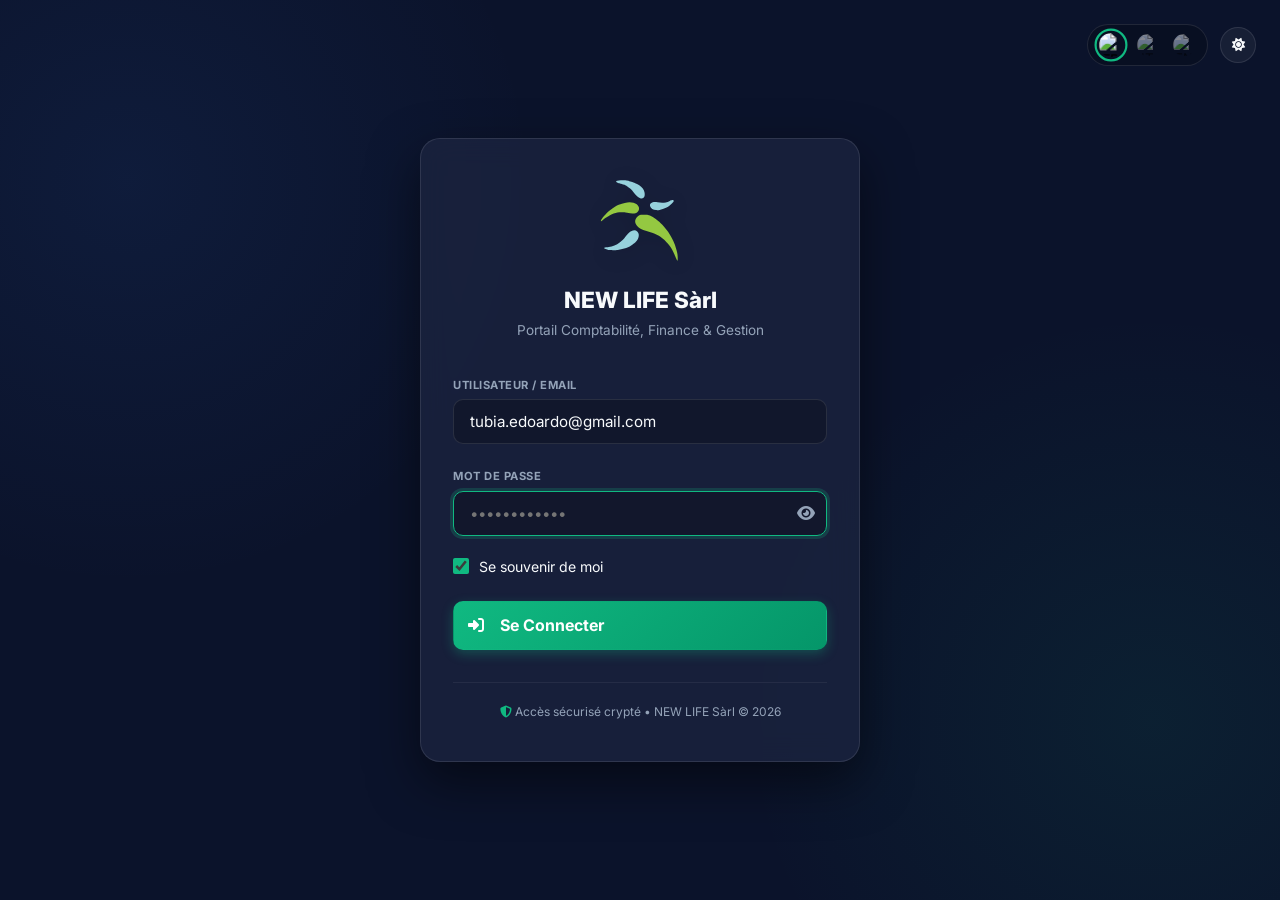
==== commit cda5bc6c: "mod 01" ====
--- a/index.html
+++ b/index.html
@@ -114,22 +114,22 @@
 
             <!-- Quick Action Bar -->
             <div class="filter-bar glass-panel" style="display: flex; justify-content: space-between; align-items: center; flex-wrap: wrap; gap: 0.75rem;">
-                <div style="display: flex; align-items: center; gap: 0.75rem; flex-wrap: wrap;">
-                    <span class="badge" style="background: rgba(16, 185, 129, 0.15); color: var(--accent-emerald); font-weight: 700; padding: 0.45rem 0.85rem;">
-                        <i class="fa-solid fa-circle-check"></i> R.C.S. Luxembourg B 225.643
+                <div style="display: flex; align-items: center; gap: 0.65rem; flex-wrap: wrap;">
+                    <span class="badge copyable-badge" onclick="copyToClipboardWithToast('B 17790', 'R.C.S. Luxembourg')" title="Cliquer pour copier le N° R.C.S." style="background: rgba(16, 185, 129, 0.15); color: var(--accent-emerald); font-weight: 700; padding: 0.45rem 0.85rem;">
+                        <i class="fa-solid fa-circle-check"></i> R.C.S. Luxembourg B 17790 <i class="fa-regular fa-copy" style="font-size: 0.7rem; opacity: 0.7; margin-left: 0.25rem;"></i>
                     </span>
-                    <span class="badge" style="background: rgba(59, 130, 246, 0.15); color: var(--accent-blue); font-weight: 700; padding: 0.45rem 0.85rem;">
-                        <i class="fa-solid fa-fingerprint"></i> Matricule 2018 2432 026
+                    <span class="badge copyable-badge" onclick="copyToClipboardWithToast('1980 2403 189', 'Matricule National')" title="Cliquer pour copier le Matricule" style="background: rgba(59, 130, 246, 0.15); color: var(--accent-blue); font-weight: 700; padding: 0.45rem 0.85rem;">
+                        <i class="fa-solid fa-fingerprint"></i> Matricule 1980 2403 189 <i class="fa-regular fa-copy" style="font-size: 0.7rem; opacity: 0.7; margin-left: 0.25rem;"></i>
                     </span>
-                    <span class="badge" style="background: rgba(245, 158, 11, 0.15); color: #f59e0b; font-weight: 700; padding: 0.45rem 0.85rem;">
-                        <i class="fa-solid fa-receipt"></i> TVA 11773678
+                    <span class="badge copyable-badge" onclick="copyToClipboardWithToast('LU11773678', 'N° TVA')" title="Cliquer pour copier le N° TVA" style="background: rgba(245, 158, 11, 0.15); color: #f59e0b; font-weight: 700; padding: 0.45rem 0.85rem;">
+                        <i class="fa-solid fa-receipt"></i> TVA 11773678 <i class="fa-regular fa-copy" style="font-size: 0.7rem; opacity: 0.7; margin-left: 0.25rem;"></i>
                     </span>
-                    <span class="badge" style="background: rgba(16, 185, 129, 0.15); color: var(--accent-emerald); font-weight: 700; padding: 0.45rem 0.85rem;">
+                    <span class="badge copyable-badge" onclick="copyToClipboardWithToast('31.000,00 EUR', 'Capital Social')" title="Cliquer pour copier le Capital Social" style="background: rgba(16, 185, 129, 0.15); color: var(--accent-emerald); font-weight: 700; padding: 0.45rem 0.85rem;">
                         <i class="fa-solid fa-coins"></i> <span data-i18n="badge_share_capital">Cap. Soc. 31.000 € (i.v. e liberato)</span>
                     </span>
-                    <span class="badge" style="background: rgba(168, 85, 247, 0.15); color: #c084fc; font-weight: 700; padding: 0.45rem 0.85rem;">
+                    <a href="documenti.html" class="badge copyable-badge" style="text-decoration: none; background: rgba(168, 85, 247, 0.15); color: #c084fc; font-weight: 700; padding: 0.45rem 0.85rem;" title="Consulter le Bilan déposé">
                         <i class="fa-solid fa-stamp"></i> <span data-i18n="badge_bilan_rcsl">Bilan RCSL 2025 Déposé</span>
-                    </span>
+                    </a>
                 </div>
 
                 <div style="display: flex; align-items: center; gap: 0.5rem; flex-wrap: wrap;">
@@ -137,15 +137,58 @@
                         <i class="fa-solid fa-chart-line"></i>
                         <span data-i18n="nav_tableau_financier">Tableau Financier</span>
                     </a>
-                    <a href="documenti.html" class="btn btn-secondary btn-sm">
-                        <i class="fa-solid fa-folder-tree text-blue"></i>
-                        <span data-i18n="nav_documenti">Documents Société</span>
+                    <a href="banca.html" class="btn btn-secondary btn-sm">
+                        <i class="fa-solid fa-building-columns text-emerald"></i>
+                        <span data-i18n="nav_banca">Compte Courant</span>
+                    </a>
+                    <a href="partecipazioni.html" class="btn btn-secondary btn-sm">
+                        <i class="fa-solid fa-shapes text-purple"></i>
+                        <span data-i18n="nav_partecipazioni">Participations</span>
                     </a>
                     <a href="aml.html" class="btn btn-secondary btn-sm">
                         <i class="fa-solid fa-shield-halved text-emerald"></i>
                         <span data-i18n="nav_aml">Conformité AML</span>
                     </a>
                 </div>
+            </div>
+
+            <!-- Synthèse Exécutive & Accès Direct (Live KPIs) -->
+            <div class="kpi-grid" style="margin-bottom: 1.5rem;">
+                <a href="banca.html" class="kpi-card" style="text-decoration: none; cursor: pointer;">
+                    <div class="kpi-header">
+                        <span class="kpi-title" data-i18n="kpi_bank_balance">Solde Bancaire Actuel</span>
+                        <div class="kpi-icon emerald"><i class="fa-solid fa-vault"></i></div>
+                    </div>
+                    <div class="kpi-value text-emerald" id="kpi-balance">0,00 €</div>
+                    <div class="kpi-sub"><i class="fa-solid fa-arrow-up-right-from-square text-emerald"></i> Compte Courant POST Luxembourg</div>
+                </a>
+
+                <a href="partecipazioni.html" class="kpi-card" style="text-decoration: none; cursor: pointer;">
+                    <div class="kpi-header">
+                        <span class="kpi-title" data-i18n="nav_partecipazioni">Participations (PCN 23)</span>
+                        <div class="kpi-icon purple"><i class="fa-solid fa-shapes"></i></div>
+                    </div>
+                    <div class="kpi-value text-purple">239.221,67 €</div>
+                    <div class="kpi-sub"><i class="fa-solid fa-building-flag text-purple"></i> SEF Srl • SAF Resort • Green Enerbras</div>
+                </a>
+
+                <a href="ammortamenti.html" class="kpi-card" style="text-decoration: none; cursor: pointer;">
+                    <div class="kpi-header">
+                        <span class="kpi-title" data-i18n="kpi_assets_vnc">Immobilisations (VNC)</span>
+                        <div class="kpi-icon cyan"><i class="fa-solid fa-cubes"></i></div>
+                    </div>
+                    <div class="kpi-value text-cyan" id="kpi-vnc">34.098,81 €</div>
+                    <div class="kpi-sub"><i class="fa-solid fa-calculator text-cyan"></i> 13 Cespiti & Plan d'amortissement</div>
+                </a>
+
+                <a href="aml.html" class="kpi-card" style="text-decoration: none; cursor: pointer;">
+                    <div class="kpi-header">
+                        <span class="kpi-title" data-i18n="nav_aml">Conformité AML / KYC</span>
+                        <div class="kpi-icon blue"><i class="fa-solid fa-shield-halved"></i></div>
+                    </div>
+                    <div class="kpi-value text-blue">100%</div>
+                    <div class="kpi-sub"><i class="fa-solid fa-circle-check text-emerald"></i> 14 Mandats & Dossiers KYC vérifiés</div>
+                </a>
             </div>
 
             <!-- Fiche Sociétaire Principale (Toujours ouverte) -->
@@ -349,9 +392,9 @@
     </div>
 
     <!-- Data & Application Logic Scripts -->
-    <script src="data.js?v=1791872444"></script>
-    <script src="ammortamenti_data.js?v=1791872444"></script>
+    <script src="data.js?v=1792484060"></script>
+    <script src="ammortamenti_data.js?v=1792484060"></script>
     <script src="i18n.js"></script>
-    <script src="app.js"></script>
+    <script src="app.js?v=20261013"></script>
 </body>
 </html>
--- a/style.css
+++ b/style.css
@@ -11,6 +11,7 @@
     --accent-amber: #f59e0b;
     --accent-rose: #f43f5e;
     --accent-cyan: #06b6d4;
+    --accent-purple: #a855f7;
     --border-color: rgba(255, 255, 255, 0.1);
     --border-subtle: rgba(255, 255, 255, 0.06);
     --glass-shadow: 0 10px 30px 0 rgba(0, 0, 0, 0.45);
@@ -54,6 +55,7 @@
 .text-amber { color: var(--accent-amber) !important; }
 .text-rose { color: var(--accent-rose) !important; }
 .text-cyan { color: var(--accent-cyan) !important; }
+.text-purple { color: var(--accent-purple) !important; }
 .text-muted { color: var(--text-muted) !important; }
 .text-bold { font-weight: 700; }
 .text-right { text-align: right; white-space: nowrap; }
@@ -442,6 +444,7 @@
 .kpi-icon.amber { background: rgba(245, 158, 11, 0.15); color: var(--accent-amber); }
 .kpi-icon.rose { background: rgba(244, 63, 94, 0.15); color: var(--accent-rose); }
 .kpi-icon.cyan { background: rgba(6, 182, 212, 0.15); color: var(--accent-cyan); }
+.kpi-icon.purple { background: rgba(168, 85, 247, 0.15); color: var(--accent-purple); }
 
 .kpi-value {
     font-size: 1.65rem;
@@ -571,22 +574,24 @@
 }
 
 /* Data Tables */
-.table-container {
+.table-container, .table-card {
     overflow-x: auto;
     border-radius: 12px;
     border: 1px solid var(--border-color);
     margin-bottom: 1.5rem;
-}
-
-.custom-table {
+    background: var(--bg-dark-card);
+}
+
+.custom-table, .data-table {
     width: 100%;
     border-collapse: collapse;
     text-align: left;
     font-size: 0.85rem;
 }
 
-.custom-table th {
-    background: rgba(0, 0, 0, 0.3);
+.custom-table th, .data-table th {
+    background: rgba(11, 19, 43, 0.92);
+    backdrop-filter: blur(8px);
     color: var(--text-muted);
     font-weight: 700;
     text-transform: uppercase;
@@ -595,33 +600,36 @@
     padding: 0.85rem 1rem;
     border-bottom: 1px solid var(--border-color);
     white-space: nowrap;
-}
-
-body.theme-light .custom-table th {
-    background: #f8fafc;
-}
-
-.custom-table td {
+    position: sticky;
+    top: 0;
+    z-index: 5;
+}
+
+body.theme-light .custom-table th, body.theme-light .data-table th {
+    background: rgba(248, 250, 252, 0.95);
+}
+
+.custom-table td, .data-table td {
     padding: 0.8rem 1rem;
     border-bottom: 1px solid var(--border-subtle);
     color: var(--text-main);
     vertical-align: middle;
 }
 
-.custom-table td.text-right {
+.custom-table td.text-right, .data-table td.text-right {
     text-align: right;
     white-space: nowrap;
 }
 
-.custom-table tr:hover {
-    background: rgba(255, 255, 255, 0.03);
-}
-
-body.theme-light .custom-table tr:hover {
-    background: rgba(0, 0, 0, 0.02);
-}
-
-.custom-table tr:last-child td {
+.custom-table tr:hover, .data-table tr:hover {
+    background: rgba(255, 255, 255, 0.035);
+}
+
+body.theme-light .custom-table tr:hover, body.theme-light .data-table tr:hover {
+    background: rgba(0, 0, 0, 0.025);
+}
+
+.custom-table tr:last-child td, .data-table tr:last-child td {
     border-bottom: none;
 }
 
@@ -1602,15 +1610,271 @@
 }
 
 /* Responsive */
+/* Custom Scrollbars */
+::-webkit-scrollbar {
+    width: 8px;
+    height: 8px;
+}
+::-webkit-scrollbar-track {
+    background: rgba(0, 0, 0, 0.15);
+}
+::-webkit-scrollbar-thumb {
+    background: rgba(148, 163, 184, 0.3);
+    border-radius: 4px;
+}
+::-webkit-scrollbar-thumb:hover {
+    background: rgba(16, 185, 129, 0.6);
+}
+
+/* Unified Forms & Modal Controls (Participations, AML, Documents) */
+.form-label {
+    display: block;
+    font-size: 0.78rem;
+    font-weight: 600;
+    color: var(--text-muted);
+    margin-bottom: 0.35rem;
+}
+
+.form-control {
+    width: 100%;
+    background: rgba(0, 0, 0, 0.25);
+    border: 1px solid var(--border-color);
+    color: var(--text-main);
+    padding: 0.58rem 0.85rem;
+    border-radius: 8px;
+    font-size: 0.85rem;
+    outline: none;
+    transition: border-color 0.2s, box-shadow 0.2s;
+}
+
+body.theme-light .form-control {
+    background: #ffffff;
+    border-color: #cbd5e1;
+    color: #0f172a;
+}
+
+.form-control:focus {
+    border-color: var(--accent-emerald);
+    box-shadow: 0 0 0 3px rgba(16, 185, 129, 0.15);
+}
+
+.form-control option {
+    background: var(--bg-dark-card);
+    color: var(--text-main);
+}
+
+body.theme-light .form-control option {
+    background: #ffffff;
+    color: #0f172a;
+}
+
+.modal-content {
+    background: var(--bg-dark-card);
+    border: 1px solid var(--border-color);
+    border-radius: 16px;
+    padding: 1.25rem 1.5rem;
+    box-shadow: 0 20px 40px rgba(0, 0, 0, 0.6);
+}
+
+.filter-pill {
+    background: rgba(255, 255, 255, 0.05);
+    border: 1px solid var(--border-color);
+    color: var(--text-muted);
+    padding: 0.35rem 0.75rem;
+    border-radius: 20px;
+    font-size: 0.78rem;
+    font-weight: 600;
+    cursor: pointer;
+    transition: all 0.2s ease;
+}
+
+.filter-pill:hover {
+    color: var(--text-main);
+    border-color: var(--accent-emerald);
+}
+
+.filter-pill.active {
+    background: rgba(16, 185, 129, 0.18);
+    color: var(--accent-emerald);
+    border-color: var(--accent-emerald);
+}
+
+/* Interactive Copyable Badges & Fields */
+.copyable-badge {
+    cursor: pointer;
+    transition: all 0.2s ease;
+    position: relative;
+}
+
+.copyable-badge:hover {
+    transform: translateY(-2px);
+    filter: brightness(1.15);
+    box-shadow: 0 4px 12px rgba(0, 0, 0, 0.25);
+}
+
+.copyable-badge:active {
+    transform: translateY(0);
+}
+
+.copy-mini-btn {
+    background: none;
+    border: none;
+    color: var(--text-muted);
+    cursor: pointer;
+    padding: 0.1rem 0.35rem;
+    border-radius: 4px;
+    font-size: 0.75rem;
+    opacity: 0.65;
+    transition: all 0.15s ease;
+}
+
+.copy-mini-btn:hover {
+    opacity: 1;
+    color: var(--accent-emerald);
+    background: rgba(16, 185, 129, 0.15);
+}
+
+/* Global Command Palette / Quick Search (Ctrl+K) */
+.cmd-search-trigger {
+    display: inline-flex;
+    align-items: center;
+    gap: 0.6rem;
+    background: rgba(0, 0, 0, 0.22);
+    border: 1px solid var(--border-color);
+    color: var(--text-muted);
+    padding: 0.42rem 0.85rem;
+    border-radius: 24px;
+    font-size: 0.8rem;
+    font-weight: 600;
+    cursor: pointer;
+    transition: all 0.2s ease;
+}
+
+body.theme-light .cmd-search-trigger {
+    background: #f1f5f9;
+}
+
+.cmd-search-trigger:hover {
+    color: var(--text-main);
+    border-color: var(--accent-emerald);
+    background: rgba(16, 185, 129, 0.08);
+}
+
+.cmd-kbd {
+    font-family: monospace;
+    font-size: 0.7rem;
+    padding: 0.1rem 0.4rem;
+    border-radius: 5px;
+    background: rgba(255, 255, 255, 0.08);
+    border: 1px solid var(--border-subtle);
+    color: var(--text-muted);
+}
+
+body.theme-light .cmd-kbd {
+    background: #e2e8f0;
+    color: #475569;
+}
+
+.cmd-palette-item {
+    display: flex;
+    align-items: center;
+    justify-content: space-between;
+    padding: 0.7rem 0.95rem;
+    border-radius: 10px;
+    color: var(--text-main);
+    text-decoration: none;
+    transition: all 0.15s ease;
+    cursor: pointer;
+    border: 1px solid transparent;
+}
+
+.cmd-palette-item:hover, .cmd-palette-item.selected {
+    background: rgba(16, 185, 129, 0.12);
+    border-color: rgba(16, 185, 129, 0.35);
+}
+
+/* Floating Back-to-Top Button */
+.scroll-top-btn {
+    position: fixed;
+    bottom: 2rem;
+    right: 2rem;
+    width: 42px;
+    height: 42px;
+    border-radius: 50%;
+    background: var(--bg-dark-card);
+    border: 1px solid var(--accent-emerald);
+    color: var(--accent-emerald);
+    display: flex;
+    align-items: center;
+    justify-content: center;
+    cursor: pointer;
+    box-shadow: 0 8px 20px rgba(0, 0, 0, 0.4);
+    z-index: 950;
+    opacity: 0;
+    pointer-events: none;
+    transform: translateY(15px);
+    transition: all 0.25s ease;
+}
+
+.scroll-top-btn.visible {
+    opacity: 1;
+    pointer-events: auto;
+    transform: translateY(0);
+}
+
+.scroll-top-btn:hover {
+    background: var(--accent-emerald);
+    color: #ffffff;
+    transform: translateY(-3px);
+}
+
+/* Mobile Topbar & Drawer Navigation */
+.mobile-nav-bar {
+    display: none;
+    align-items: center;
+    justify-content: space-between;
+    padding: 0.75rem 1rem;
+    margin: 0.75rem 1rem 0 1rem;
+    border-radius: 12px;
+    position: sticky;
+    top: 0.5rem;
+    z-index: 90;
+}
+
+.sidebar-backdrop {
+    display: none;
+    position: fixed;
+    inset: 0;
+    background: rgba(0, 0, 0, 0.65);
+    backdrop-filter: blur(4px);
+    z-index: 98;
+}
+
+.sidebar-backdrop.active {
+    display: block;
+}
+
 @media (max-width: 1024px) {
     .app-container {
         flex-direction: column;
     }
+    .mobile-nav-bar {
+        display: flex;
+    }
     .sidebar {
-        width: calc(100% - 2rem);
-        height: auto;
-        position: static;
-        margin: 1rem;
+        position: fixed;
+        top: 0;
+        left: 0;
+        width: 290px;
+        height: 100vh;
+        margin: 0;
+        border-radius: 0 16px 16px 0;
+        z-index: 100;
+        transform: translateX(-105%);
+        transition: transform 0.3s cubic-bezier(0.4, 0, 0.2, 1);
+    }
+    .sidebar.mobile-open {
+        transform: translateX(0);
     }
     .main-content {
         max-width: 100%;
